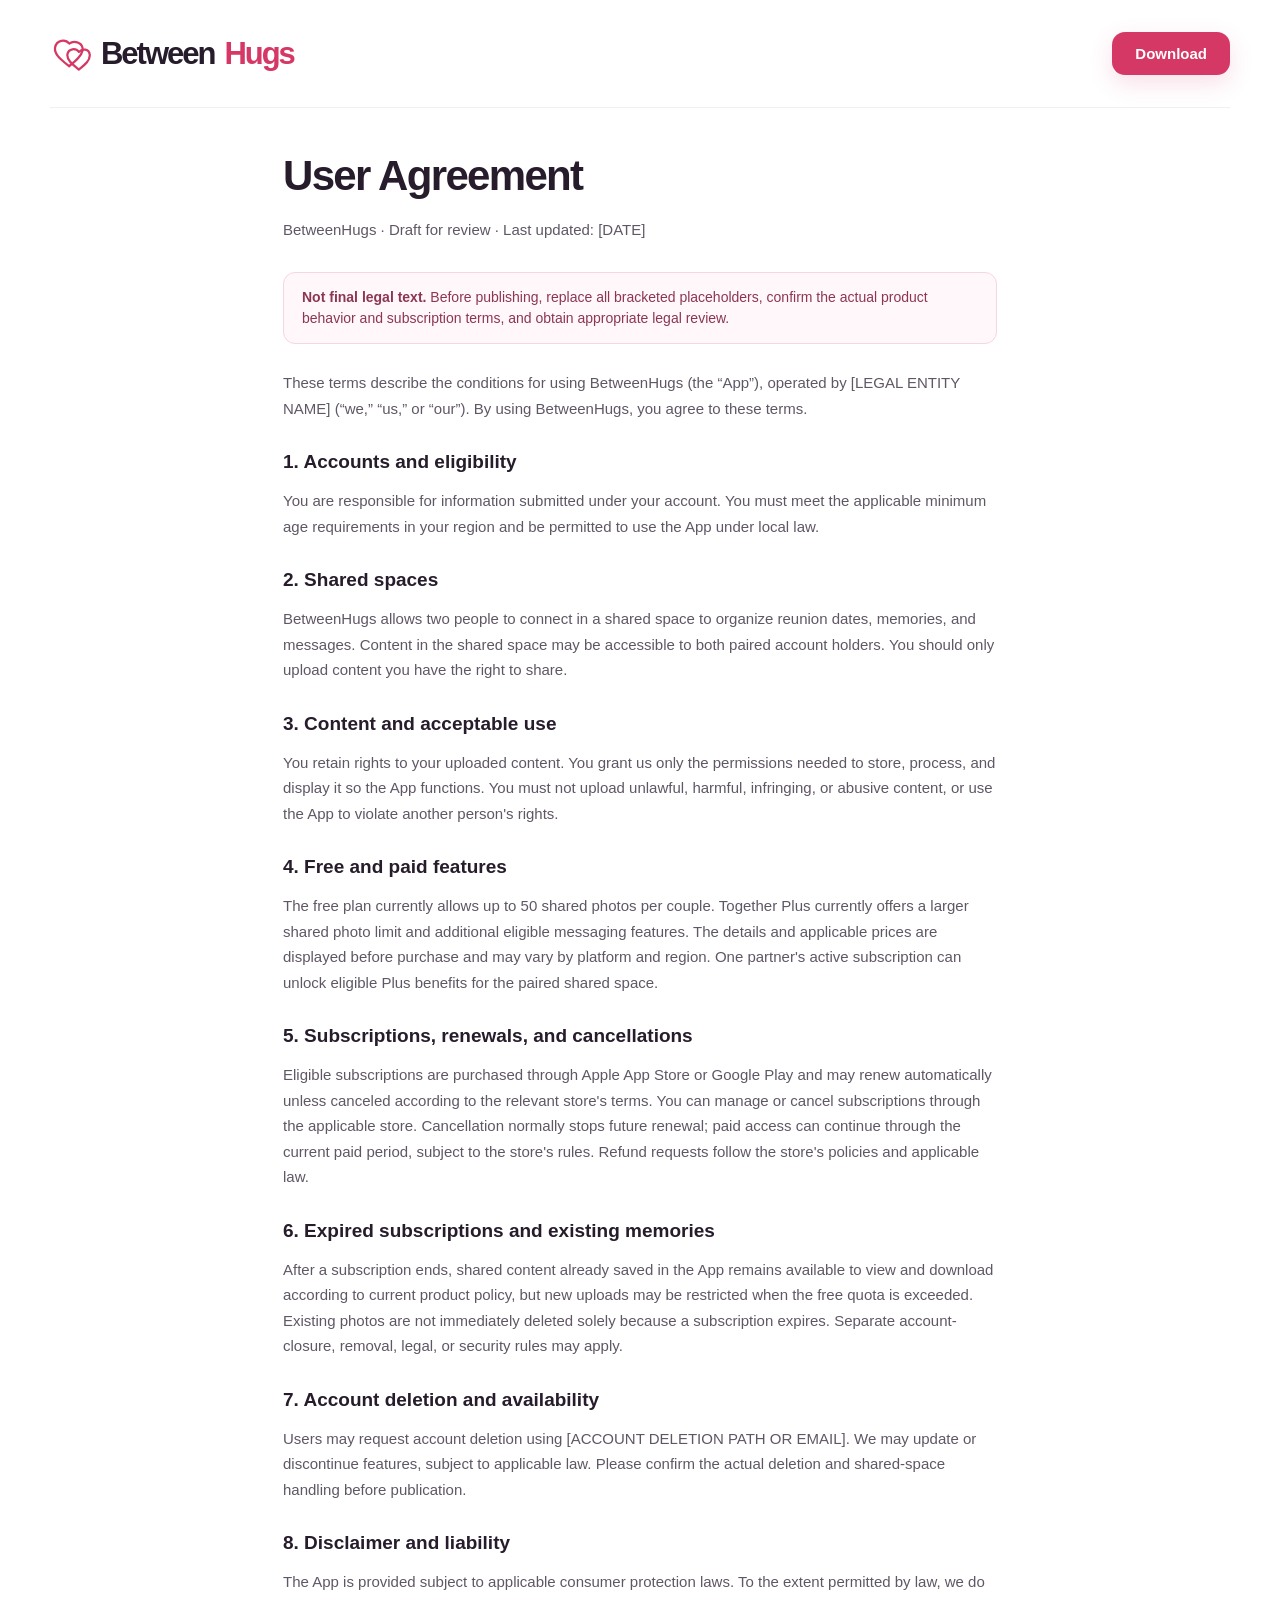
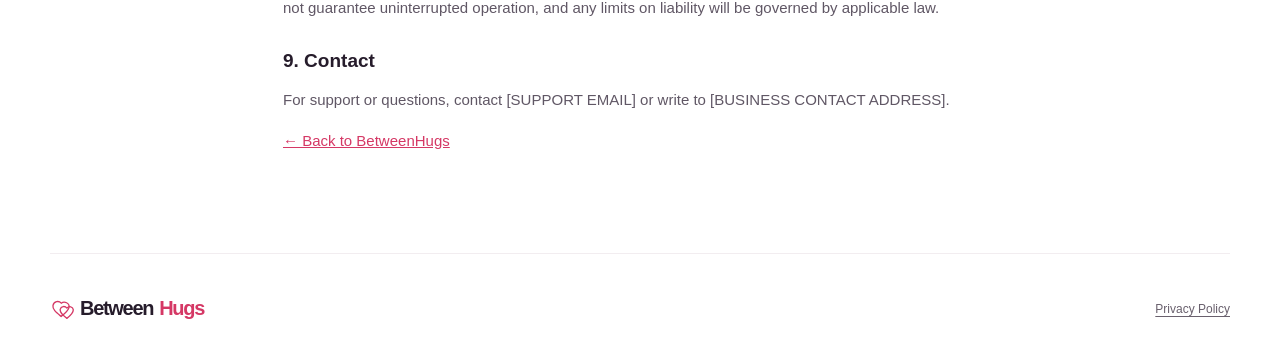
==== terms.html @ ae3102ad "Publish the BetweenHugs official website. Co-authored-by: Cursor <cursoragent@cursor.com>" ====
<!doctype html><html lang="en"><head><meta charset="utf-8"/><meta name="viewport" content="width=device-width, initial-scale=1"/><meta name="theme-color" content="#ffffff"/><link rel="icon" type="image/svg+xml" href="assets/double-heart.svg"/><link rel="stylesheet" href="styles.css"/><title>User Agreement — BetweenHugs</title></head><body class="legal-page"><header class="site-header container"><a class="wordmark" href="./"><img src="assets/double-heart.svg" alt=""/>Between<span class="brand-highlight">Hugs</span></a><a class="nav-download" href="./#download">Download</a></header><main class="legal-container"><h1>User Agreement</h1><p class="legal-meta">BetweenHugs · Draft for review · Last updated: [DATE]</p><div class="legal-draft"><strong>Not final legal text.</strong> Before publishing, replace all bracketed placeholders, confirm the actual product behavior and subscription terms, and obtain appropriate legal review.</div><p>These terms describe the conditions for using BetweenHugs (the “App”), operated by [LEGAL ENTITY NAME] (“we,” “us,” or “our”). By using BetweenHugs, you agree to these terms.</p><h2>1. Accounts and eligibility</h2><p>You are responsible for information submitted under your account. You must meet the applicable minimum age requirements in your region and be permitted to use the App under local law.</p><h2>2. Shared spaces</h2><p>BetweenHugs allows two people to connect in a shared space to organize reunion dates, memories, and messages. Content in the shared space may be accessible to both paired account holders. You should only upload content you have the right to share.</p><h2>3. Content and acceptable use</h2><p>You retain rights to your uploaded content. You grant us only the permissions needed to store, process, and display it so the App functions. You must not upload unlawful, harmful, infringing, or abusive content, or use the App to violate another person's rights.</p><h2>4. Free and paid features</h2><p>The free plan currently allows up to 50 shared photos per couple. Together Plus currently offers a larger shared photo limit and additional eligible messaging features. The details and applicable prices are displayed before purchase and may vary by platform and region. One partner's active subscription can unlock eligible Plus benefits for the paired shared space.</p><h2>5. Subscriptions, renewals, and cancellations</h2><p>Eligible subscriptions are purchased through Apple App Store or Google Play and may renew automatically unless canceled according to the relevant store's terms. You can manage or cancel subscriptions through the applicable store. Cancellation normally stops future renewal; paid access can continue through the current paid period, subject to the store's rules. Refund requests follow the store's policies and applicable law.</p><h2>6. Expired subscriptions and existing memories</h2><p>After a subscription ends, shared content already saved in the App remains available to view and download according to current product policy, but new uploads may be restricted when the free quota is exceeded. Existing photos are not immediately deleted solely because a subscription expires. Separate account-closure, removal, legal, or security rules may apply.</p><h2>7. Account deletion and availability</h2><p>Users may request account deletion using [ACCOUNT DELETION PATH OR EMAIL]. We may update or discontinue features, subject to applicable law. Please confirm the actual deletion and shared-space handling before publication.</p><h2>8. Disclaimer and liability</h2><p>The App is provided subject to applicable consumer protection laws. To the extent permitted by law, we do not guarantee uninterrupted operation, and any limits on liability will be governed by applicable law.</p><h2>9. Contact</h2><p>For support or questions, contact [SUPPORT EMAIL] or write to [BUSINESS CONTACT ADDRESS].</p><p><a href="./">← Back to BetweenHugs</a></p></main><footer class="site-footer container"><a class="footer-brand" href="./"><img src="assets/double-heart.svg" alt="" width="24" height="24"/>Between<span>Hugs</span></a><nav><a href="privacy.html">Privacy Policy</a></nav></footer></body></html>
---- styles.css ----
:root{--brand:#d53865;--brand-deep:#c92258;--ink:#261c2b;--muted:#766c79;--line:#eee8ed;--pink:#fff2f6;--surface:#fff;--shadow:0 22px 60px rgba(51,22,42,.075)}
*{box-sizing:border-box}html{scroll-behavior:smooth}body{margin:0;background:#fff;color:var(--ink);font-family:Inter,-apple-system,BlinkMacSystemFont,"Segoe UI",Arial,sans-serif;-webkit-font-smoothing:antialiased}a{color:inherit}img,svg{display:block}button,a{-webkit-tap-highlight-color:transparent}button{font:inherit}.container{width:min(1180px,calc(100% - 76px));margin-inline:auto}.site-header{height:108px;display:flex;justify-content:space-between;align-items:center;gap:16px}.wordmark,.footer-brand{display:inline-flex;align-items:center;gap:10px;font-weight:800;text-decoration:none;white-space:nowrap;letter-spacing:-.065em}.wordmark{font-size:31px}.wordmark img{width:41px;height:41px}.brand-highlight,.footer-brand span{color:var(--brand)}.nav-download{display:inline-flex;align-items:center;gap:9px;padding:13px 23px;background:var(--brand);border-radius:13px;color:white;text-decoration:none;font-size:15px;font-weight:750;box-shadow:0 8px 23px rgba(213,56,101,.16);transition:transform .2s,background .2s}.nav-download:hover,.store-badge:hover{transform:translateY(-2px)}.nav-download:hover{background:var(--brand-deep)}
.hero{display:grid;grid-template-columns:44% 56%;align-items:center;min-height:700px;position:relative}.hero:before{content:"";position:absolute;inset:auto -24vw 0 -24vw;height:180px;background:linear-gradient(175deg,rgba(255,246,249,0),#fff0f5 80%);clip-path:polygon(0 78%,18% 42%,39% 66%,63% 24%,82% 55%,100% 21%,100% 100%,0 100%);z-index:-1}.hero-copy{position:relative;z-index:3;padding-bottom:33px}.eyebrow{display:inline-flex;align-items:center;gap:8px;font-size:12px;font-weight:650;letter-spacing:.05em;text-transform:uppercase;color:#a8677e;margin-bottom:25px}.eyebrow-dot{display:block;width:7px;height:7px;border-radius:50%;background:var(--brand)}h1{font-size:clamp(43px,4.45vw,65px);line-height:1.09;letter-spacing:-.063em;margin:0;font-weight:800;white-space:nowrap}h1 span{color:var(--brand)}.hero-description{color:#645c6b;line-height:1.63;font-size:19px;max-width:420px;margin:30px 0 39px}.store-links{display:flex;flex-wrap:wrap;gap:14px;scroll-margin-top:100px}.store-badge{display:flex;align-items:center;gap:9px;min-width:163px;height:56px;background:#111;color:#fff;text-decoration:none;border-radius:11px;padding:7px 13px;transition:transform .2s,box-shadow .2s;box-shadow:0 7px 20px #10091411}.store-badge:hover{box-shadow:0 12px 28px #1009141f}.store-badge svg{flex-shrink:0}.badge-copy{display:flex;flex-direction:column;line-height:1.03}.badge-copy small{font-size:9.8px;letter-spacing:.01em}.badge-copy strong{font-size:22px;font-weight:650;letter-spacing:-.045em;margin-top:2px}.download-note{color:#9b8590;font-size:13px;margin:20px 0 0}.download-note span{font-size:18px;color:var(--brand)}
.hero-visual{position:relative;height:665px;min-width:0}.ambient-heart{position:absolute;color:#f58dae;font-size:56px;font-weight:300;line-height:1;z-index:0;pointer-events:none}.heart-a{top:25px;left:90px;transform:rotate(-18deg)}.heart-b{top:3px;left:142px;transform:rotate(15deg)}
.phone{position:absolute;border:6px solid #1c1d20;border-radius:43px;background:#16171a;padding:6px;box-shadow:0 23px 42px rgba(32,20,32,.15),inset 0 0 0 1px #bbb7bc;overflow:hidden}.phone:before{content:"";position:absolute;inset:2px;border:1px solid #8b8990;border-radius:39px;pointer-events:none;z-index:10}.phone-glass{height:100%;width:100%;border-radius:32px;background:#fff;position:relative;overflow:hidden}.phone-home{width:312px;height:628px;top:17px;right:22px;z-index:2;transform:rotate(1deg)}.phone-memories{width:278px;height:575px;top:83px;left:35px;z-index:1;transform:rotate(-7deg)}.phone-notch{position:absolute;width:92px;height:21px;background:#08090b;border-radius:0 0 15px 15px;top:0;left:50%;transform:translateX(-50%);z-index:5}.phone-status{height:32px;display:flex;align-items:center;justify-content:space-between;padding:0 20px;color:#151315;font-size:10px;font-weight:700}.status-symbols{font-size:10px;letter-spacing:-1px}.app-view{position:relative;height:calc(100% - 32px);overflow:hidden;background:linear-gradient(155deg,#fff 34%,#fff8fb 100%);padding:9px 12px 55px}.app-home-header{display:flex;justify-content:space-between;align-items:center;height:33px;margin-bottom:11px}.app-home-header svg{width:17px;height:17px;fill:none;stroke:#414048;stroke-width:1.8;stroke-linecap:round}.mini-brand{display:flex;align-items:center;font-weight:850;font-size:14px;letter-spacing:-.055em;color:#201b24}.mini-brand span{color:var(--brand)}.mini-brand img{margin-right:4px}.couple-cover{height:190px;border-radius:13px;overflow:hidden;position:relative}.couple-cover>img{width:100%;height:100%;object-fit:cover;object-position:center 43%}.couple-cover:after{content:"";position:absolute;inset:30% 0 0;background:linear-gradient(0deg,#18101ba6 0%,transparent)}.cover-copy{position:absolute;z-index:2;bottom:15px;left:14px;display:flex;flex-direction:column;line-height:1.15;color:white;text-shadow:0 1px 2px #0004}.cover-copy>span{font-size:10.5px;font-weight:600}.cover-copy strong{font-size:27px;letter-spacing:-.055em;margin:4px 0}.cover-copy small{font-size:10px}.app-card{background:#fff;border-radius:15px;margin-top:11px;padding:11px;box-shadow:0 7px 16px #4b234b0c}.app-card h3{font-weight:800;font-size:14px;letter-spacing:-.025em;margin:0 0 7px;display:flex;align-items:center;gap:7px}.hourglass{font-size:15px;color:var(--brand)}.countdown-surface{height:78px;border-radius:13px;background:linear-gradient(165deg,#fff7fa 0%,#ffeef4 100%);display:flex;align-items:center;justify-content:center;flex-direction:column;position:relative;overflow:hidden}.countdown-surface:after{content:"";position:absolute;width:130%;height:35px;bottom:-21px;background:#f9dce6;transform:rotate(-5deg);border-radius:100%}.countdown-surface strong{font-size:29px;line-height:1.1;font-weight:850;letter-spacing:-.05em;color:var(--brand);z-index:1}.countdown-surface small{font-size:10.5px;color:#514550;margin-top:4px;z-index:1}.board-title{display:flex;align-items:center;justify-content:space-between}.board-title h3{margin-bottom:0}.board-title h3 span{color:var(--brand);font-size:15px}.board-title>span{font-size:10px;color:#786d7c}.last-message{display:flex;gap:8px;align-items:center;margin-top:9px}.last-message>img{width:27px;height:27px;border-radius:50%;object-fit:cover}.last-message>div{display:flex;flex-direction:column;gap:5px}.message-pill{background:#fcecf2;border-radius:12px;padding:6px 9px;font-size:9px}.last-message small{font-size:8px;color:#8e8490;padding-left:7px}.composer{display:flex;align-items:center;gap:7px;margin-top:11px}.composer>span:first-child,.composer>span:nth-child(3){font-size:15px;color:#8c8490}.composer small{background:#f8f5f8;border:1px solid #eee6ed;border-radius:10px;flex:1;font-size:8px;color:#938c95;padding:11px 6px}.composer .send-symbol{width:28px;height:29px;border-radius:9px;background:linear-gradient(135deg,#f85a83,#cd1b53);display:grid;place-items:center;color:#fff;font-size:15px}.app-tabbar{height:49px;background:#fff;position:absolute;left:0;right:0;bottom:0;display:flex;align-items:center;justify-content:space-around;border-top:1px solid #f3eff3}.tab{display:flex;align-items:center;justify-content:center;flex-direction:column;gap:2px;color:#66616b;font-size:10px}.tab svg{width:17px;height:17px;stroke:currentColor;fill:none;stroke-width:1.8;stroke-linecap:round;stroke-linejoin:round}.tab.active{color:var(--brand);font-weight:800}.tab.active svg{fill:var(--brand);stroke:var(--brand)}.tab.active svg path,.tab.active svg rect{fill:var(--brand)}.tab small{font-size:8px}
.memories-view{padding:28px 12px 55px}.mem-title-row{display:flex;justify-content:space-between;align-items:flex-start}.mem-title-row h2{font-size:20px;font-weight:850;letter-spacing:-.05em;margin:0 0 3px}.mem-title-row p{color:#897e8b;font-size:8.5px;margin:0}.add-memory{background:linear-gradient(135deg,#e94b77,#b81d50);width:27px;height:27px;color:white;font-size:22px;line-height:25px;text-align:center;border-radius:50%}.play-memories{display:flex;align-items:center;gap:9px;color:white;padding:13px 11px;border-radius:13px;background:linear-gradient(118deg,#fa728a,#c71e59);margin-top:19px}.play-circle{height:30px;width:30px;border-radius:50%;background:#fff;color:var(--brand);display:grid;place-items:center;font-size:14px}.play-memories div{display:flex;flex-direction:column;gap:5px}.play-memories strong{font-size:11px}.play-memories small{font-size:8px;opacity:.88}.play-arrow{margin-left:auto;font-size:21px}.memory-head{display:flex;align-items:center;justify-content:space-between;margin:21px 0 10px}.memory-head b{font-size:12px}.memory-head span{color:#8b808e;font-size:9px}.memory-item{display:flex;align-items:center;gap:10px;border:1px solid #f4edf2;background:white;border-radius:12px;padding:8px 7px;box-shadow:0 6px 15px #32132d0a}.memory-item img{width:64px;height:63px;border-radius:9px;object-fit:cover}.memory-item>div{display:flex;gap:6px;flex-direction:column;min-width:0}.memory-item strong{font-size:11px;white-space:nowrap}.memory-item small{font-size:9px;color:#857887}.memory-item .photo-count{color:var(--brand)}.memory-item>span{margin-left:auto;color:#817782;font-size:20px}
.features{padding:40px 0 95px}.features h2{font-size:clamp(26px,2.5vw,35px);line-height:1.2;letter-spacing:-.045em;text-align:center;margin:0 auto 42px}.feature-grid{display:grid;grid-template-columns:repeat(3,minmax(0,1fr));gap:22px}.feature-card{padding:29px 28px 33px;border:1px solid #f2edf1;border-radius:25px;background:#fff;min-height:222px;box-shadow:var(--shadow)}.feature-icon{width:50px;height:50px;border-radius:15px;display:grid;place-items:center;background:#fff0f5;color:var(--brand);margin-bottom:19px}.feature-icon svg{width:26px;height:26px;stroke:currentColor;fill:none;stroke-width:1.8;stroke-linecap:round;stroke-linejoin:round}.feature-card h3{font-weight:800;font-size:22px;line-height:1.1;letter-spacing:-.04em;margin:0 0 11px}.feature-card p{color:#786d7b;font-size:15px;line-height:1.5;max-width:280px;margin:0}.site-footer{border-top:1px solid #f2edf0;min-height:110px;display:flex;align-items:center;justify-content:space-between;gap:24px;padding-top:20px;padding-bottom:20px}.footer-brand{font-size:20px;gap:6px}.site-footer small{font-size:12px;color:#948995}.site-footer nav{display:flex;gap:24px}.site-footer nav a{font-size:12px;color:#69606d;text-decoration:underline;text-underline-offset:3px}.site-footer nav a:hover{color:var(--brand)}
.store-modal{border:1px solid #f5e9ee;border-radius:25px;width:min(390px,calc(100% - 28px));padding:29px;box-shadow:0 25px 80px #24111f30;text-align:center}.store-modal::backdrop{background:#170d1c77;backdrop-filter:blur(4px)}.store-modal form{position:relative}.modal-close{position:absolute;top:-17px;right:-10px;border:0;background:none;font-size:26px;color:#8e7c8a;cursor:pointer}.modal-heart{font-size:45px;color:var(--brand)}.store-modal h2{font-size:26px;margin:12px 0}.store-modal p{color:#756c79;line-height:1.5;font-size:15px}.modal-action{background:var(--brand);border:0;color:#fff;border-radius:11px;padding:13px 30px;margin-top:8px;cursor:pointer;font-weight:700}
/* Legal documents */.legal-page .site-header{border-bottom:1px solid #f4eef1}.legal-container{max-width:770px;margin:45px auto 100px;padding:0 28px}.legal-container h1{font-size:42px;white-space:normal;letter-spacing:-.04em}.legal-meta{margin:18px 0 30px;color:#776c79;font-size:14px}.legal-draft{border:1px solid #f6d6e2;background:#fff7fa;border-radius:12px;padding:14px 18px;font-size:14px;color:#8c3654;line-height:1.5;margin:26px 0}.legal-container h2{font-size:19px;margin:30px 0 9px}.legal-container p,.legal-container li{font-size:15px;line-height:1.7;color:#605765}.legal-container ul{padding-left:20px}.legal-container a{color:var(--brand)}
@media(max-width:1080px){.hero{grid-template-columns:45% 55%}.phone-home{right:0}.phone-memories{left:4px}.wordmark{font-size:28px}h1{font-size:clamp(38px,4.5vw,55px)}.hero-description{font-size:17px}.store-badge{min-width:145px}}
@media(max-width:850px){.container{width:min(650px,calc(100% - 46px))}.site-header{height:88px}.hero{display:flex;flex-direction:column;align-items:stretch;min-height:0;padding-top:36px}.hero-copy{padding:0}.hero-copy h1{font-size:clamp(41px,7vw,64px)}.hero-description{max-width:570px;margin:22px 0 28px}.hero-visual{height:675px;width:650px;align-self:center;margin-top:20px}.phone-home{right:55px}.phone-memories{left:75px}.heart-a{left:140px}.heart-b{left:185px}.features{padding-top:16px}.features h2{margin-bottom:28px}.feature-grid{gap:12px}.feature-card{padding:23px 19px}.feature-card h3{font-size:20px}.site-footer{flex-wrap:wrap;justify-content:center}}
@media(max-width:600px){.container{width:calc(100% - 42px)}.site-header{height:72px}.wordmark{font-size:23px;gap:5px}.wordmark img{width:32px;height:32px}.nav-download{font-size:12px;padding:10px 13px;border-radius:10px}.nav-download span{display:none}.hero{padding-top:32px;overflow:visible}.eyebrow{font-size:10px;margin-bottom:19px}.hero-copy h1{font-size:clamp(36px,9.1vw,52px);white-space:normal}.hero-description{font-size:16px;line-height:1.55;margin-top:21px;margin-bottom:25px}.store-badge{min-width:139px;height:50px;padding:6px 10px;gap:7px}.store-badge svg{width:24px;height:24px}.badge-copy strong{font-size:19px}.badge-copy small{font-size:8px}.store-links{gap:9px}.download-note{margin-top:12px}.hero-visual{width:600px;height:405px;transform:scale(.59);transform-origin:top left;align-self:flex-start;margin-left:max(0px,calc((100vw - 354px)/2 - 21px));margin-top:27px}.phone-home{right:47px}.phone-memories{left:48px}.heart-a{left:90px}.heart-b{left:145px}.features{padding:17px 0 55px}.features h2{font-size:26px;line-height:1.2;text-align:left;margin-bottom:21px}.feature-grid{grid-template-columns:1fr;gap:13px}.feature-card{min-height:0;display:grid;grid-template-columns:52px 1fr;gap:0 13px;padding:19px;border-radius:19px}.feature-icon{grid-row:1/3;margin-bottom:0;width:43px;height:43px;border-radius:13px}.feature-icon svg{width:23px;height:23px}.feature-card h3{font-size:18px;margin-bottom:7px}.feature-card h3 br{display:none}.feature-card p{font-size:13px}.site-footer{padding:28px 0 40px;gap:17px;flex-direction:column;align-items:flex-start}.site-footer nav{gap:23px}.site-footer small{order:3}.legal-container{margin-top:30px}.legal-container h1{font-size:32px}}
@media(max-width:375px){.hero-visual{transform:scale(.52);height:360px;margin-left:max(0px,calc((100vw - 312px)/2 - 21px))}.store-badge{min-width:132px}.badge-copy strong{font-size:18px}}
@media(prefers-reduced-motion:reduce){html{scroll-behavior:auto}*{transition:none!important}}
/* Keep full-bleed decorative waves inside the actual viewport (no sideways scrolling). */
body{overflow-x:clip}
.hero:before{left:calc((100% - 100vw)/2);right:calc((100% - 100vw)/2)}
@media(max-width:600px){.feature-card h3 br{display:inline}}
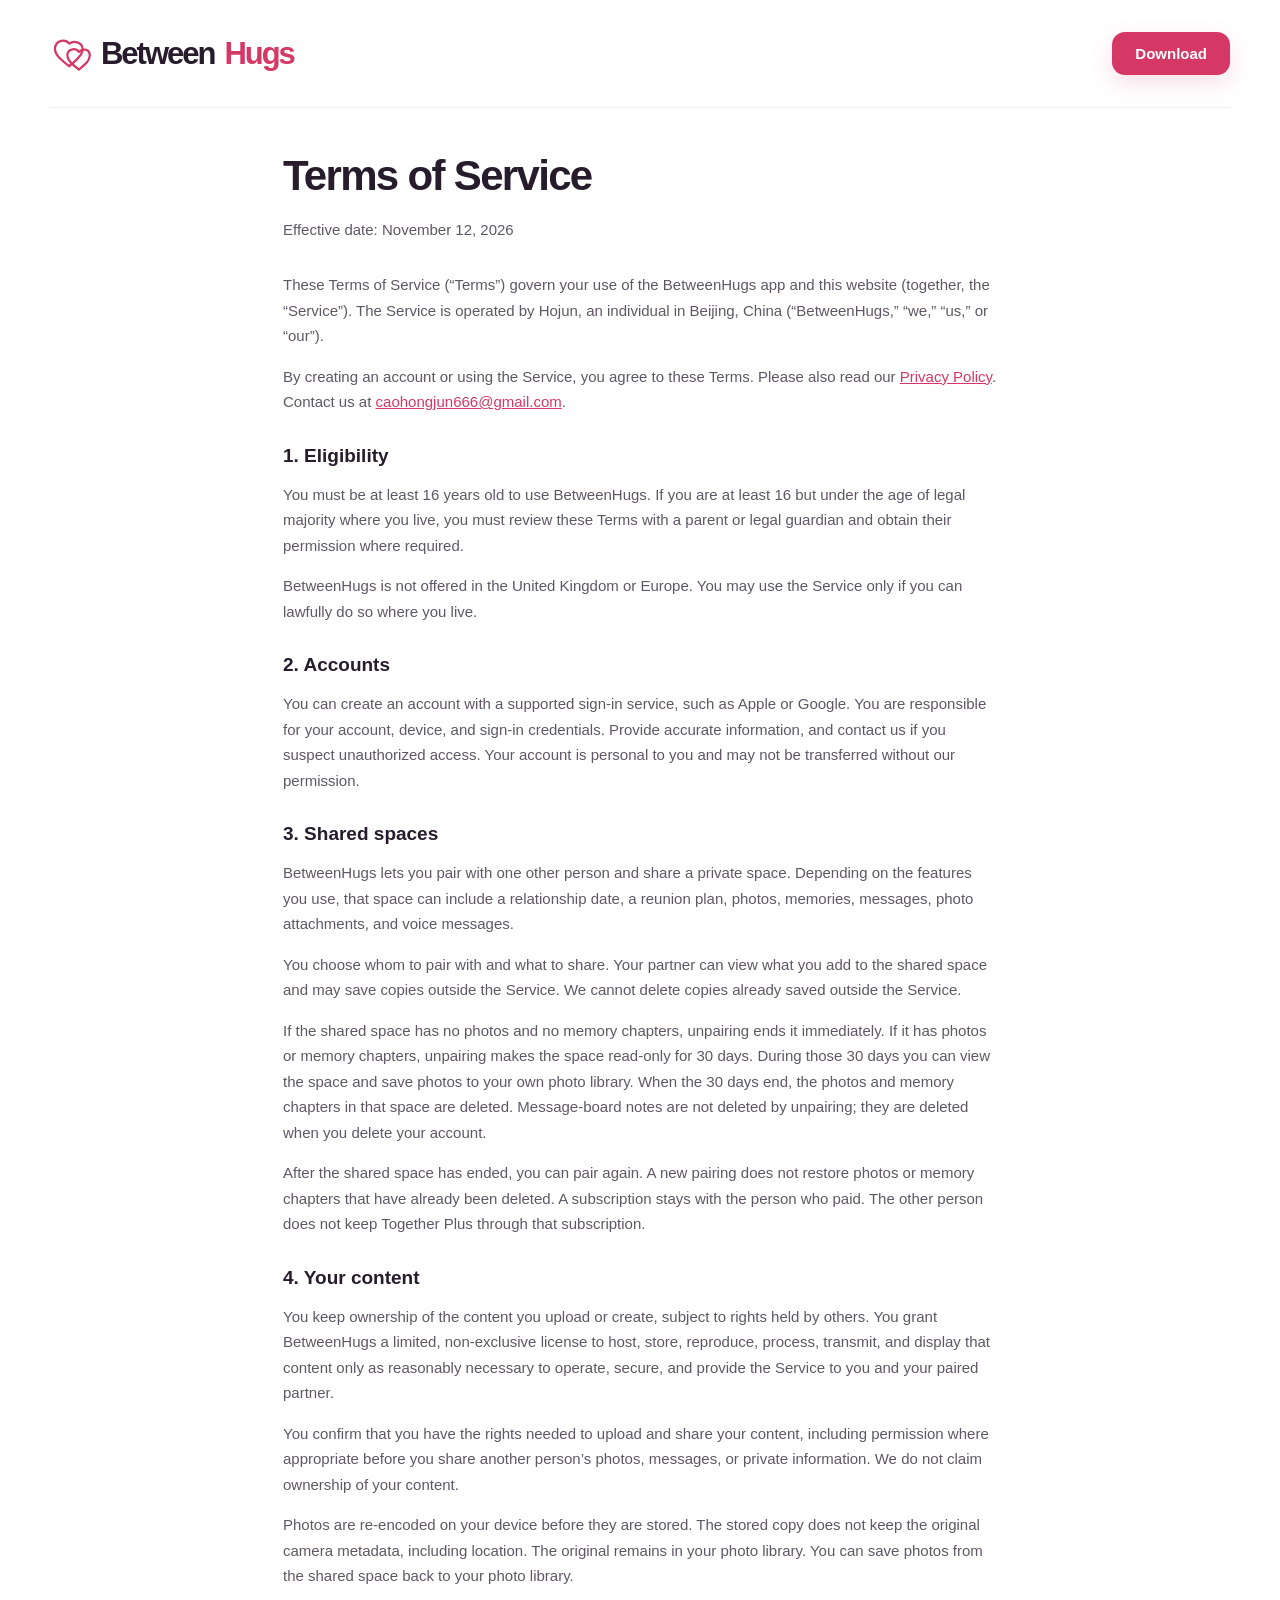
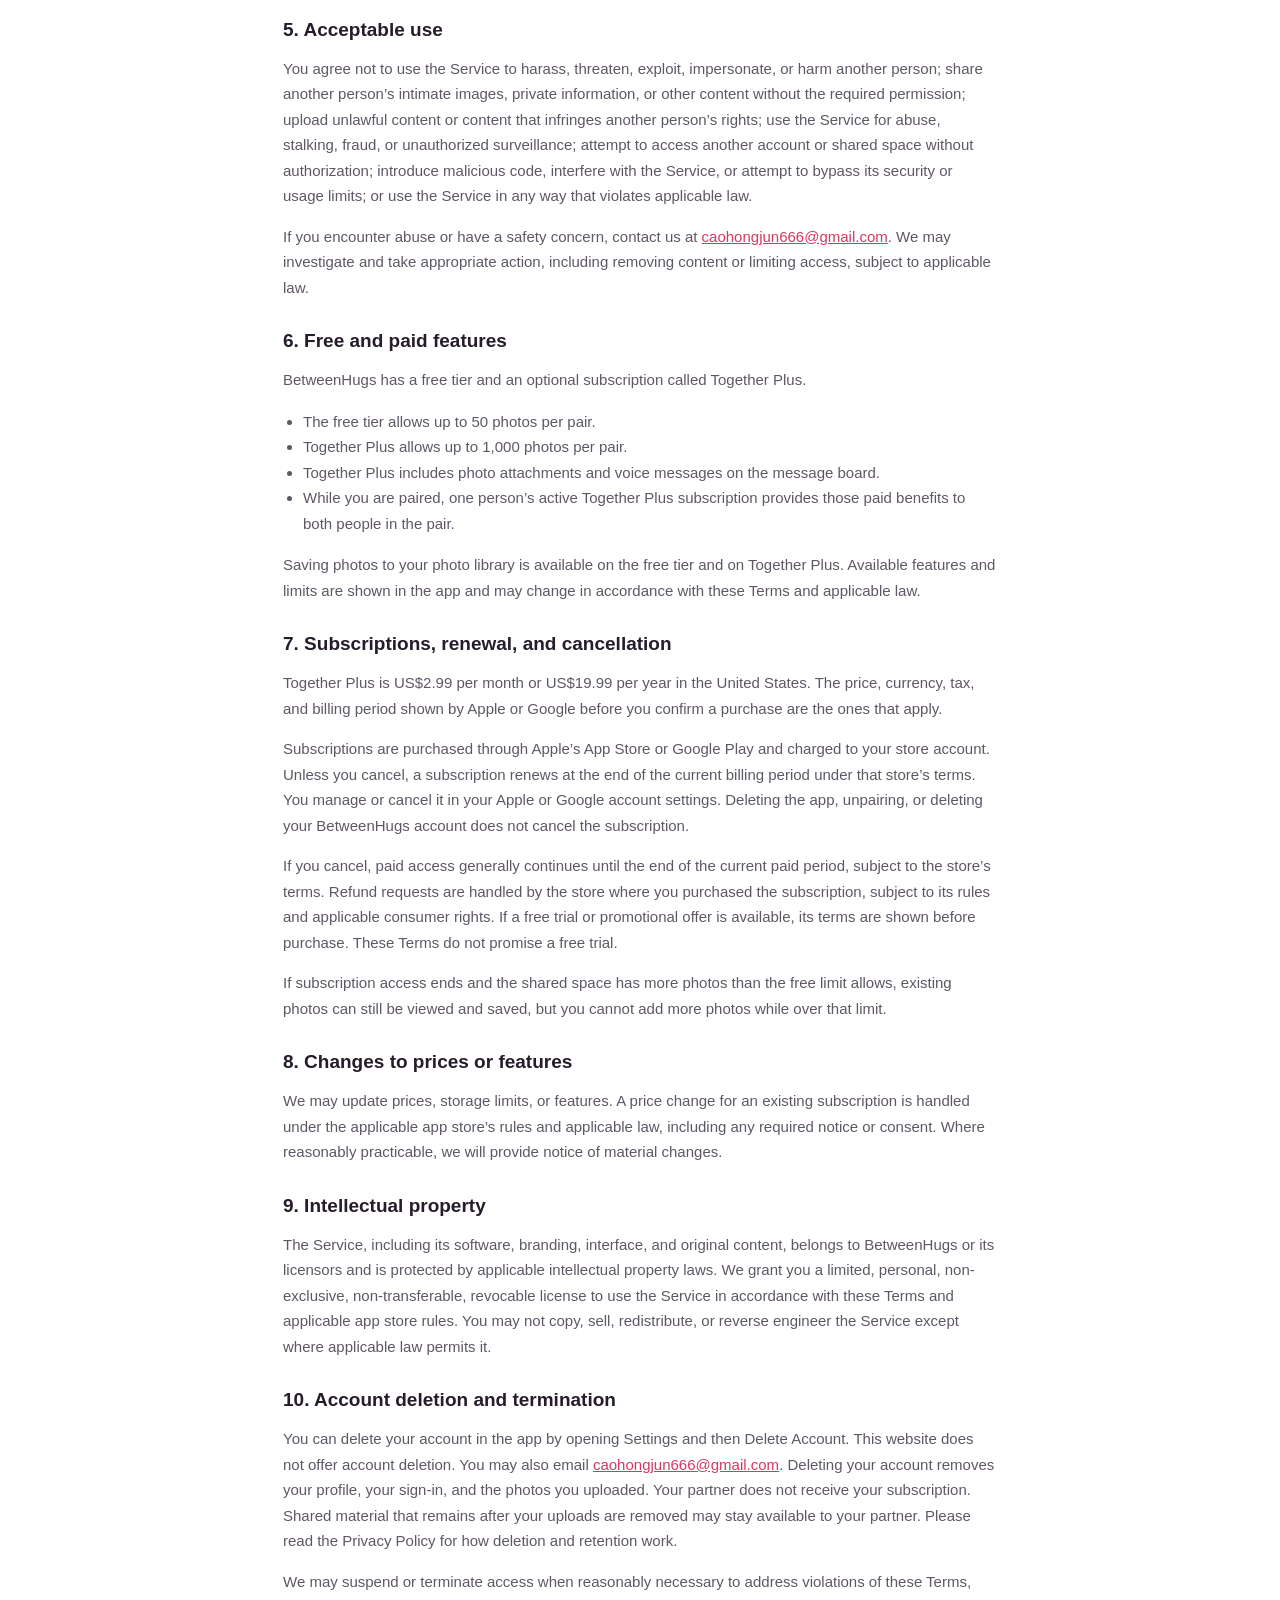
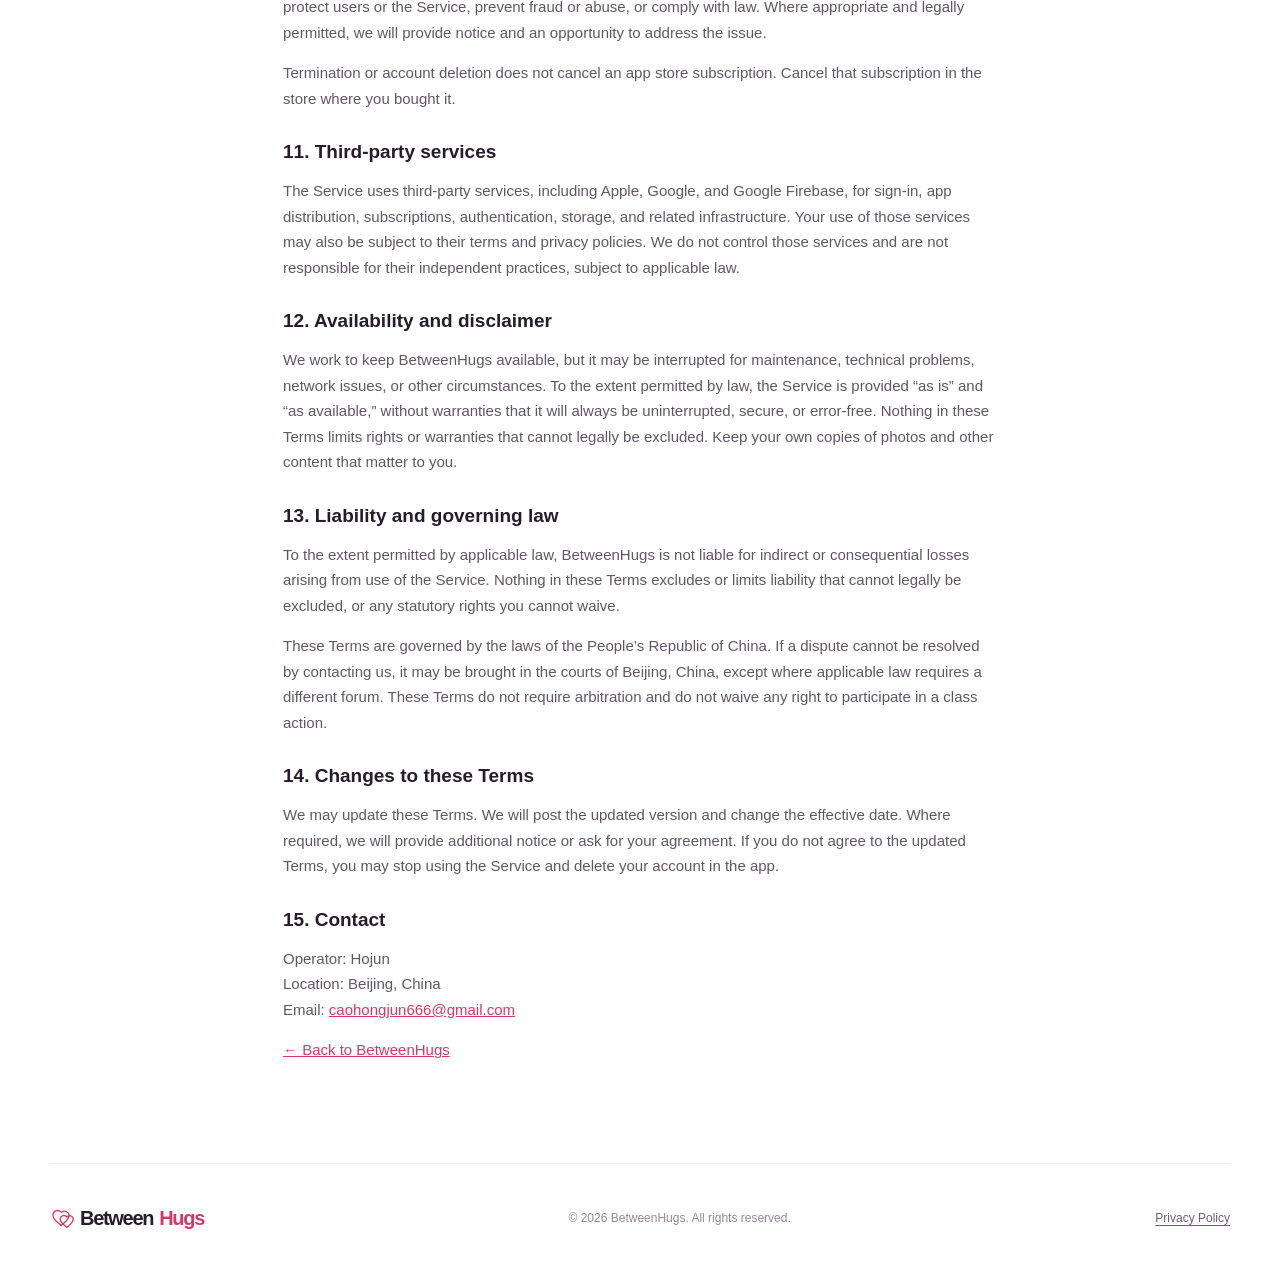
==== commit f9c65882: "Publish the effective Terms of Service and Privacy Policy. Replace the placeholder drafts with the N" ====
--- a/terms.html
+++ b/terms.html
@@ -1 +1,96 @@
-<!doctype html><html lang="en"><head><meta charset="utf-8"/><meta name="viewport" content="width=device-width, initial-scale=1"/><meta name="theme-color" content="#ffffff"/><link rel="icon" type="image/svg+xml" href="assets/double-heart.svg"/><link rel="stylesheet" href="styles.css"/><title>User Agreement — BetweenHugs</title></head><body class="legal-page"><header class="site-header container"><a class="wordmark" href="./"><img src="assets/double-heart.svg" alt=""/>Between<span class="brand-highlight">Hugs</span></a><a class="nav-download" href="./#download">Download</a></header><main class="legal-container"><h1>User Agreement</h1><p class="legal-meta">BetweenHugs · Draft for review · Last updated: [DATE]</p><div class="legal-draft"><strong>Not final legal text.</strong> Before publishing, replace all bracketed placeholders, confirm the actual product behavior and subscription terms, and obtain appropriate legal review.</div><p>These terms describe the conditions for using BetweenHugs (the “App”), operated by [LEGAL ENTITY NAME] (“we,” “us,” or “our”). By using BetweenHugs, you agree to these terms.</p><h2>1. Accounts and eligibility</h2><p>You are responsible for information submitted under your account. You must meet the applicable minimum age requirements in your region and be permitted to use the App under local law.</p><h2>2. Shared spaces</h2><p>BetweenHugs allows two people to connect in a shared space to organize reunion dates, memories, and messages. Content in the shared space may be accessible to both paired account holders. You should only upload content you have the right to share.</p><h2>3. Content and acceptable use</h2><p>You retain rights to your uploaded content. You grant us only the permissions needed to store, process, and display it so the App functions. You must not upload unlawful, harmful, infringing, or abusive content, or use the App to violate another person's rights.</p><h2>4. Free and paid features</h2><p>The free plan currently allows up to 50 shared photos per couple. Together Plus currently offers a larger shared photo limit and additional eligible messaging features. The details and applicable prices are displayed before purchase and may vary by platform and region. One partner's active subscription can unlock eligible Plus benefits for the paired shared space.</p><h2>5. Subscriptions, renewals, and cancellations</h2><p>Eligible subscriptions are purchased through Apple App Store or Google Play and may renew automatically unless canceled according to the relevant store's terms. You can manage or cancel subscriptions through the applicable store. Cancellation normally stops future renewal; paid access can continue through the current paid period, subject to the store's rules. Refund requests follow the store's policies and applicable law.</p><h2>6. Expired subscriptions and existing memories</h2><p>After a subscription ends, shared content already saved in the App remains available to view and download according to current product policy, but new uploads may be restricted when the free quota is exceeded. Existing photos are not immediately deleted solely because a subscription expires. Separate account-closure, removal, legal, or security rules may apply.</p><h2>7. Account deletion and availability</h2><p>Users may request account deletion using [ACCOUNT DELETION PATH OR EMAIL]. We may update or discontinue features, subject to applicable law. Please confirm the actual deletion and shared-space handling before publication.</p><h2>8. Disclaimer and liability</h2><p>The App is provided subject to applicable consumer protection laws. To the extent permitted by law, we do not guarantee uninterrupted operation, and any limits on liability will be governed by applicable law.</p><h2>9. Contact</h2><p>For support or questions, contact [SUPPORT EMAIL] or write to [BUSINESS CONTACT ADDRESS].</p><p><a href="./">← Back to BetweenHugs</a></p></main><footer class="site-footer container"><a class="footer-brand" href="./"><img src="assets/double-heart.svg" alt="" width="24" height="24"/>Between<span>Hugs</span></a><nav><a href="privacy.html">Privacy Policy</a></nav></footer></body></html>
+<!doctype html>
+<html lang="en">
+<head>
+  <meta charset="utf-8" />
+  <meta name="viewport" content="width=device-width, initial-scale=1" />
+  <meta name="theme-color" content="#ffffff" />
+  <meta name="description" content="Terms of Service for BetweenHugs." />
+  <link rel="icon" type="image/svg+xml" href="assets/double-heart.svg" />
+  <link rel="stylesheet" href="styles.css" />
+  <title>Terms of Service — BetweenHugs</title>
+</head>
+<body class="legal-page">
+  <header class="site-header container">
+    <a class="wordmark" href="./"><img src="assets/double-heart.svg" alt="" />Between<span class="brand-highlight">Hugs</span></a>
+    <a class="nav-download" href="./#download">Download</a>
+  </header>
+  <main class="legal-container">
+    <h1>Terms of Service</h1>
+    <p class="legal-meta">Effective date: November 12, 2026</p>
+    <p>These Terms of Service (“Terms”) govern your use of the BetweenHugs app and this website (together, the “Service”). The Service is operated by Hojun, an individual in Beijing, China (“BetweenHugs,” “we,” “us,” or “our”).</p>
+    <p>By creating an account or using the Service, you agree to these Terms. Please also read our <a href="privacy.html">Privacy Policy</a>. Contact us at <a href="mailto:caohongjun666@gmail.com">caohongjun666@gmail.com</a>.</p>
+
+    <h2>1. Eligibility</h2>
+    <p>You must be at least 16 years old to use BetweenHugs. If you are at least 16 but under the age of legal majority where you live, you must review these Terms with a parent or legal guardian and obtain their permission where required.</p>
+    <p>BetweenHugs is not offered in the United Kingdom or Europe. You may use the Service only if you can lawfully do so where you live.</p>
+
+    <h2>2. Accounts</h2>
+    <p>You can create an account with a supported sign-in service, such as Apple or Google. You are responsible for your account, device, and sign-in credentials. Provide accurate information, and contact us if you suspect unauthorized access. Your account is personal to you and may not be transferred without our permission.</p>
+
+    <h2>3. Shared spaces</h2>
+    <p>BetweenHugs lets you pair with one other person and share a private space. Depending on the features you use, that space can include a relationship date, a reunion plan, photos, memories, messages, photo attachments, and voice messages.</p>
+    <p>You choose whom to pair with and what to share. Your partner can view what you add to the shared space and may save copies outside the Service. We cannot delete copies already saved outside the Service.</p>
+    <p>If the shared space has no photos and no memory chapters, unpairing ends it immediately. If it has photos or memory chapters, unpairing makes the space read-only for 30 days. During those 30 days you can view the space and save photos to your own photo library. When the 30 days end, the photos and memory chapters in that space are deleted. Message-board notes are not deleted by unpairing; they are deleted when you delete your account.</p>
+    <p>After the shared space has ended, you can pair again. A new pairing does not restore photos or memory chapters that have already been deleted. A subscription stays with the person who paid. The other person does not keep Together Plus through that subscription.</p>
+
+    <h2>4. Your content</h2>
+    <p>You keep ownership of the content you upload or create, subject to rights held by others. You grant BetweenHugs a limited, non-exclusive license to host, store, reproduce, process, transmit, and display that content only as reasonably necessary to operate, secure, and provide the Service to you and your paired partner.</p>
+    <p>You confirm that you have the rights needed to upload and share your content, including permission where appropriate before you share another person’s photos, messages, or private information. We do not claim ownership of your content.</p>
+    <p>Photos are re-encoded on your device before they are stored. The stored copy does not keep the original camera metadata, including location. The original remains in your photo library. You can save photos from the shared space back to your photo library.</p>
+
+    <h2>5. Acceptable use</h2>
+    <p>You agree not to use the Service to harass, threaten, exploit, impersonate, or harm another person; share another person’s intimate images, private information, or other content without the required permission; upload unlawful content or content that infringes another person’s rights; use the Service for abuse, stalking, fraud, or unauthorized surveillance; attempt to access another account or shared space without authorization; introduce malicious code, interfere with the Service, or attempt to bypass its security or usage limits; or use the Service in any way that violates applicable law.</p>
+    <p>If you encounter abuse or have a safety concern, contact us at <a href="mailto:caohongjun666@gmail.com">caohongjun666@gmail.com</a>. We may investigate and take appropriate action, including removing content or limiting access, subject to applicable law.</p>
+
+    <h2>6. Free and paid features</h2>
+    <p>BetweenHugs has a free tier and an optional subscription called Together Plus.</p>
+    <ul>
+      <li>The free tier allows up to 50 photos per pair.</li>
+      <li>Together Plus allows up to 1,000 photos per pair.</li>
+      <li>Together Plus includes photo attachments and voice messages on the message board.</li>
+      <li>While you are paired, one person’s active Together Plus subscription provides those paid benefits to both people in the pair.</li>
+    </ul>
+    <p>Saving photos to your photo library is available on the free tier and on Together Plus. Available features and limits are shown in the app and may change in accordance with these Terms and applicable law.</p>
+
+    <h2>7. Subscriptions, renewal, and cancellation</h2>
+    <p>Together Plus is US$2.99 per month or US$19.99 per year in the United States. The price, currency, tax, and billing period shown by Apple or Google before you confirm a purchase are the ones that apply.</p>
+    <p>Subscriptions are purchased through Apple’s App Store or Google Play and charged to your store account. Unless you cancel, a subscription renews at the end of the current billing period under that store’s terms. You manage or cancel it in your Apple or Google account settings. Deleting the app, unpairing, or deleting your BetweenHugs account does not cancel the subscription.</p>
+    <p>If you cancel, paid access generally continues until the end of the current paid period, subject to the store’s terms. Refund requests are handled by the store where you purchased the subscription, subject to its rules and applicable consumer rights. If a free trial or promotional offer is available, its terms are shown before purchase. These Terms do not promise a free trial.</p>
+    <p>If subscription access ends and the shared space has more photos than the free limit allows, existing photos can still be viewed and saved, but you cannot add more photos while over that limit.</p>
+
+    <h2>8. Changes to prices or features</h2>
+    <p>We may update prices, storage limits, or features. A price change for an existing subscription is handled under the applicable app store’s rules and applicable law, including any required notice or consent. Where reasonably practicable, we will provide notice of material changes.</p>
+
+    <h2>9. Intellectual property</h2>
+    <p>The Service, including its software, branding, interface, and original content, belongs to BetweenHugs or its licensors and is protected by applicable intellectual property laws. We grant you a limited, personal, non-exclusive, non-transferable, revocable license to use the Service in accordance with these Terms and applicable app store rules. You may not copy, sell, redistribute, or reverse engineer the Service except where applicable law permits it.</p>
+
+    <h2>10. Account deletion and termination</h2>
+    <p>You can delete your account in the app by opening Settings and then Delete Account. This website does not offer account deletion. You may also email <a href="mailto:caohongjun666@gmail.com">caohongjun666@gmail.com</a>. Deleting your account removes your profile, your sign-in, and the photos you uploaded. Your partner does not receive your subscription. Shared material that remains after your uploads are removed may stay available to your partner. Please read the Privacy Policy for how deletion and retention work.</p>
+    <p>We may suspend or terminate access when reasonably necessary to address violations of these Terms, protect users or the Service, prevent fraud or abuse, or comply with law. Where appropriate and legally permitted, we will provide notice and an opportunity to address the issue.</p>
+    <p>Termination or account deletion does not cancel an app store subscription. Cancel that subscription in the store where you bought it.</p>
+
+    <h2>11. Third-party services</h2>
+    <p>The Service uses third-party services, including Apple, Google, and Google Firebase, for sign-in, app distribution, subscriptions, authentication, storage, and related infrastructure. Your use of those services may also be subject to their terms and privacy policies. We do not control those services and are not responsible for their independent practices, subject to applicable law.</p>
+
+    <h2>12. Availability and disclaimer</h2>
+    <p>We work to keep BetweenHugs available, but it may be interrupted for maintenance, technical problems, network issues, or other circumstances. To the extent permitted by law, the Service is provided “as is” and “as available,” without warranties that it will always be uninterrupted, secure, or error-free. Nothing in these Terms limits rights or warranties that cannot legally be excluded. Keep your own copies of photos and other content that matter to you.</p>
+
+    <h2>13. Liability and governing law</h2>
+    <p>To the extent permitted by applicable law, BetweenHugs is not liable for indirect or consequential losses arising from use of the Service. Nothing in these Terms excludes or limits liability that cannot legally be excluded, or any statutory rights you cannot waive.</p>
+    <p>These Terms are governed by the laws of the People’s Republic of China. If a dispute cannot be resolved by contacting us, it may be brought in the courts of Beijing, China, except where applicable law requires a different forum. These Terms do not require arbitration and do not waive any right to participate in a class action.</p>
+
+    <h2>14. Changes to these Terms</h2>
+    <p>We may update these Terms. We will post the updated version and change the effective date. Where required, we will provide additional notice or ask for your agreement. If you do not agree to the updated Terms, you may stop using the Service and delete your account in the app.</p>
+
+    <h2>15. Contact</h2>
+    <p>Operator: Hojun<br />Location: Beijing, China<br />Email: <a href="mailto:caohongjun666@gmail.com">caohongjun666@gmail.com</a></p>
+    <p><a href="./">← Back to BetweenHugs</a></p>
+  </main>
+  <footer class="site-footer container">
+    <a class="footer-brand" href="./"><img src="assets/double-heart.svg" alt="" width="24" height="24" />Between<span>Hugs</span></a>
+    <small>© <span id="year">2026</span> BetweenHugs. All rights reserved.</small>
+    <nav aria-label="Legal"><a href="privacy.html">Privacy Policy</a></nav>
+  </footer>
+  <script src="script.js"></script>
+</body>
+</html>
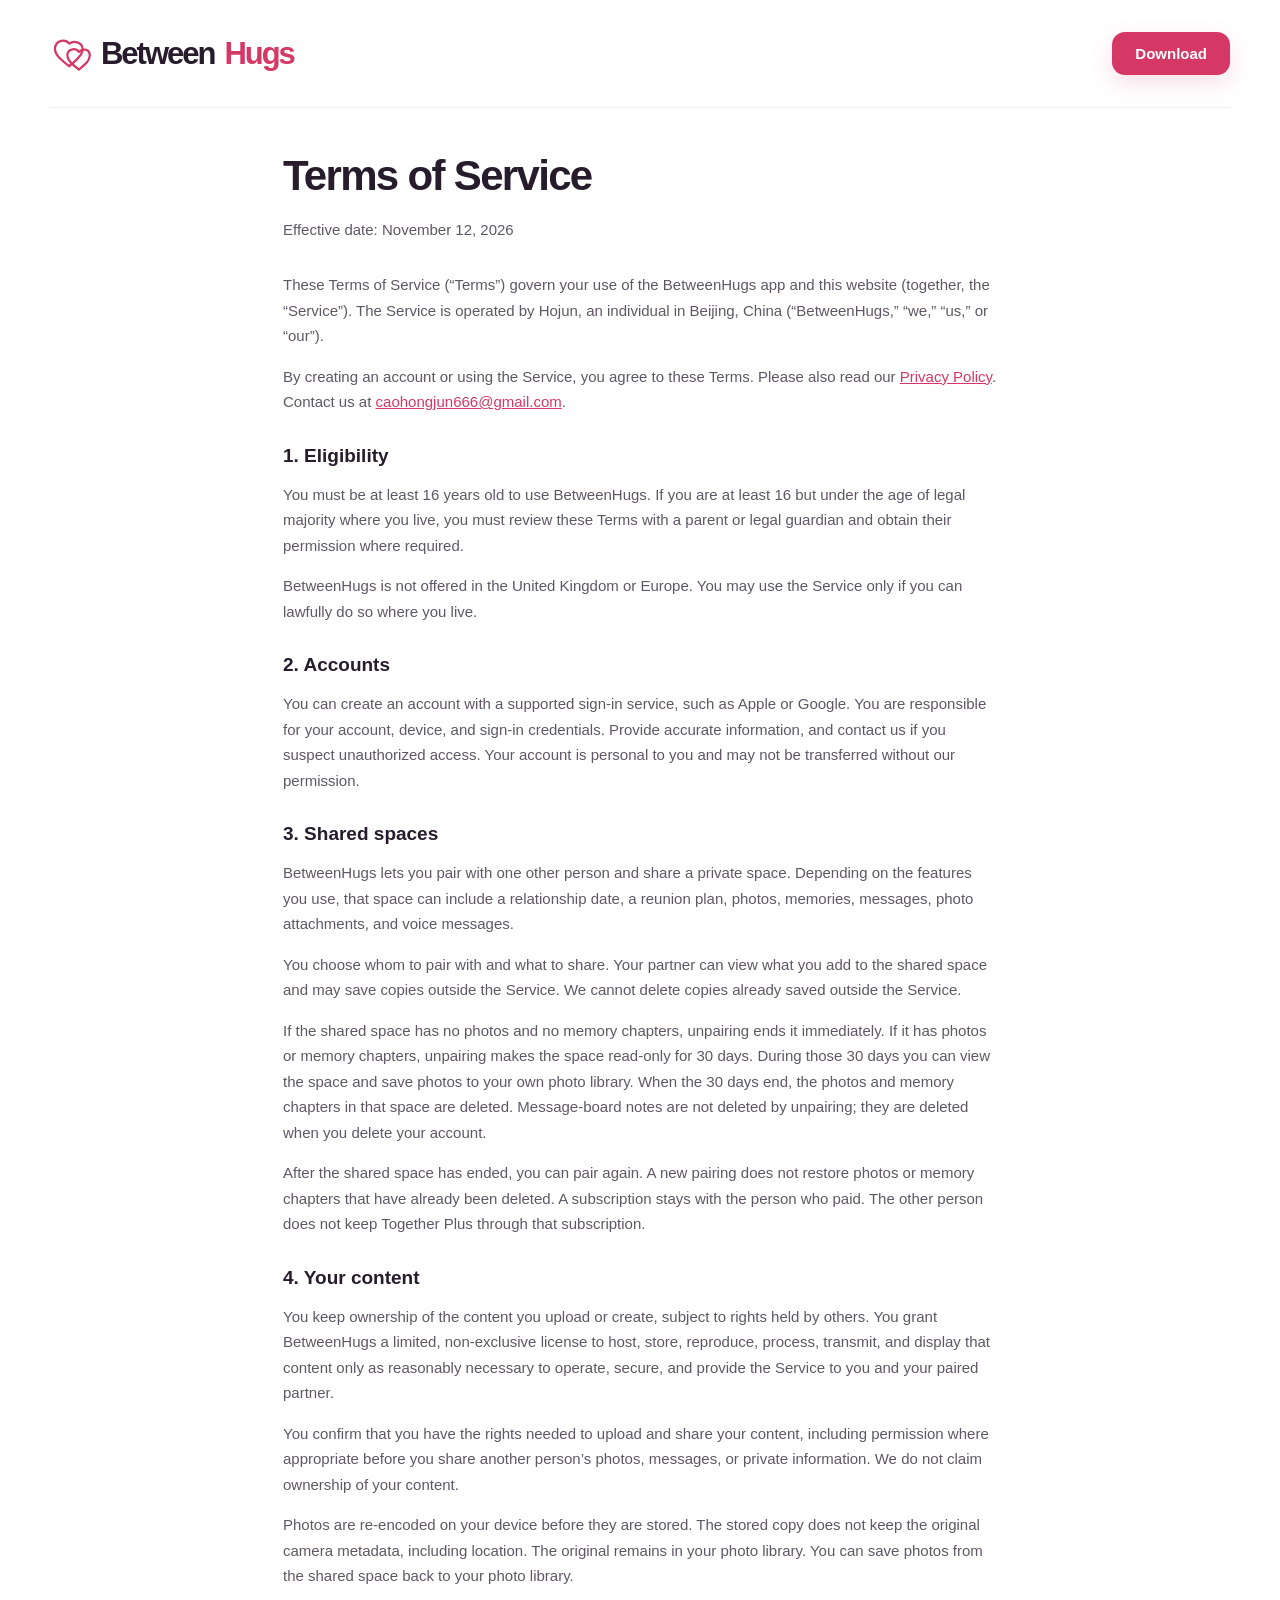
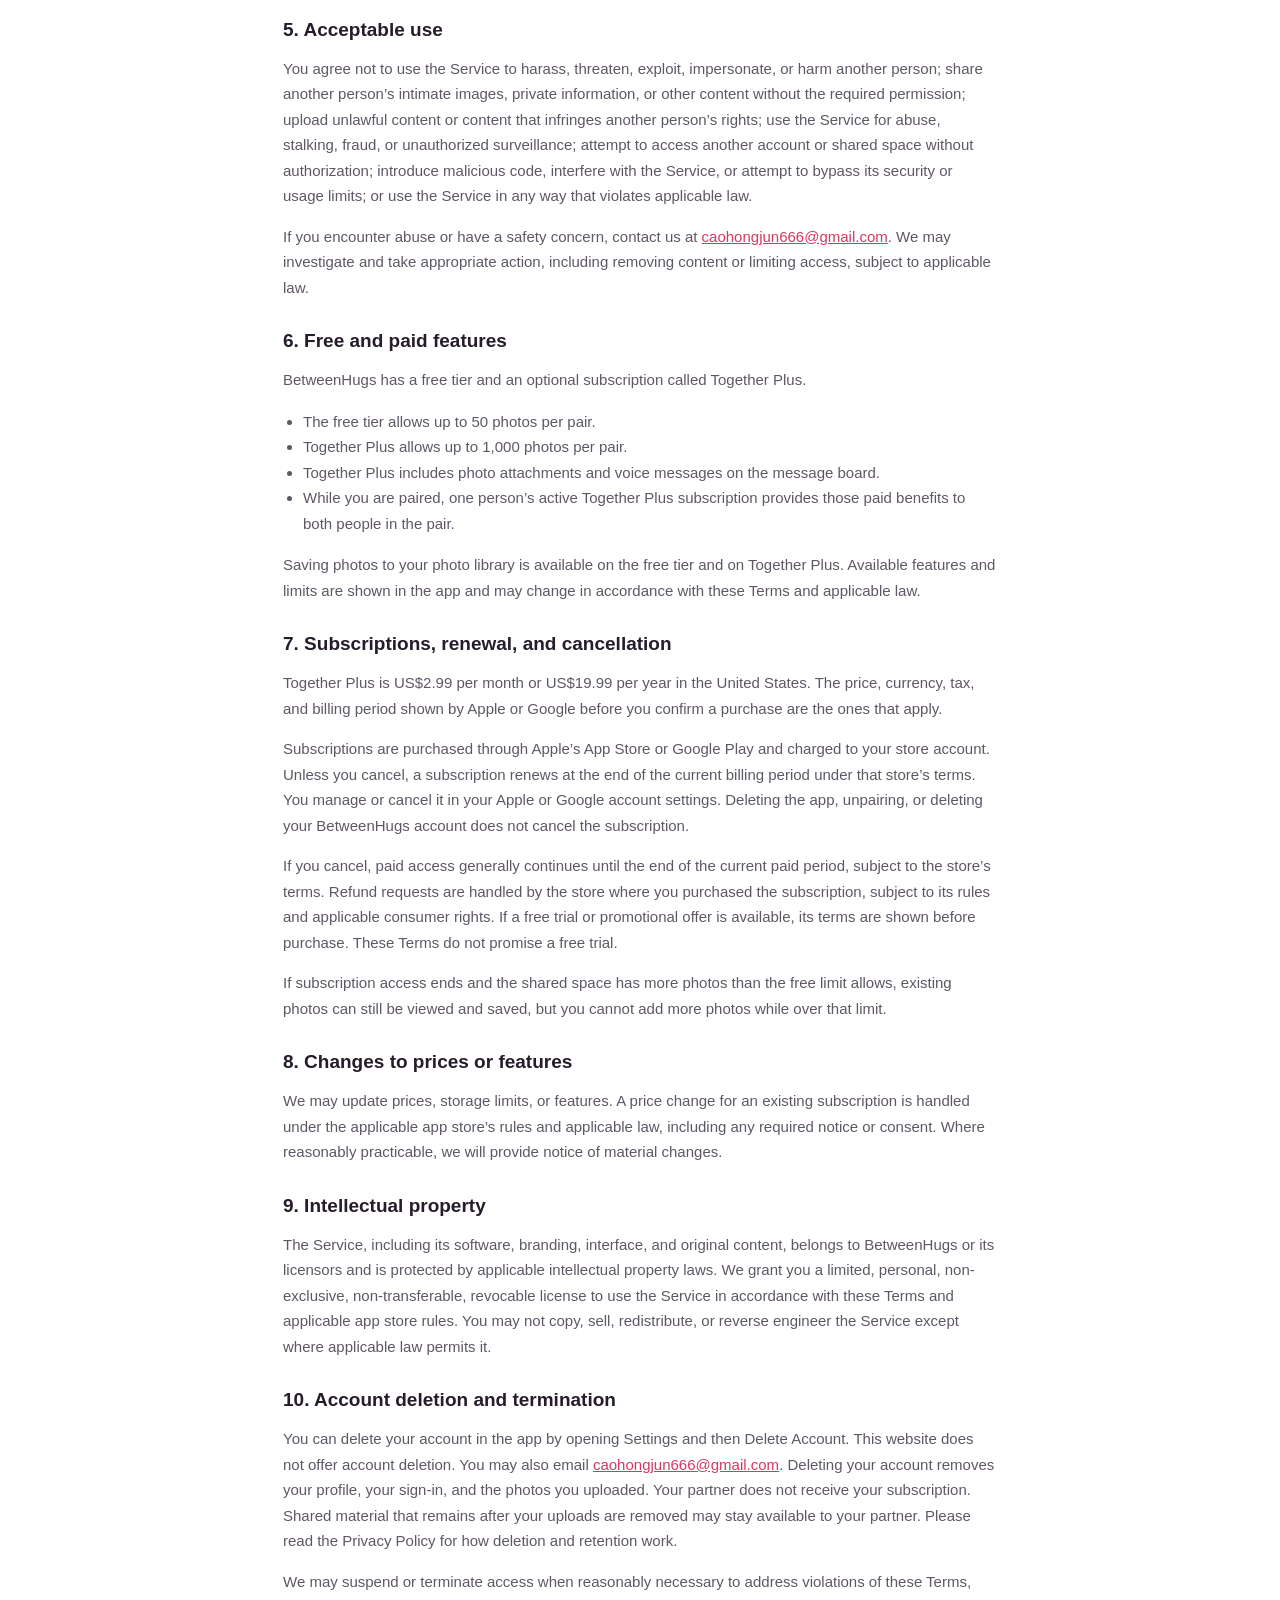
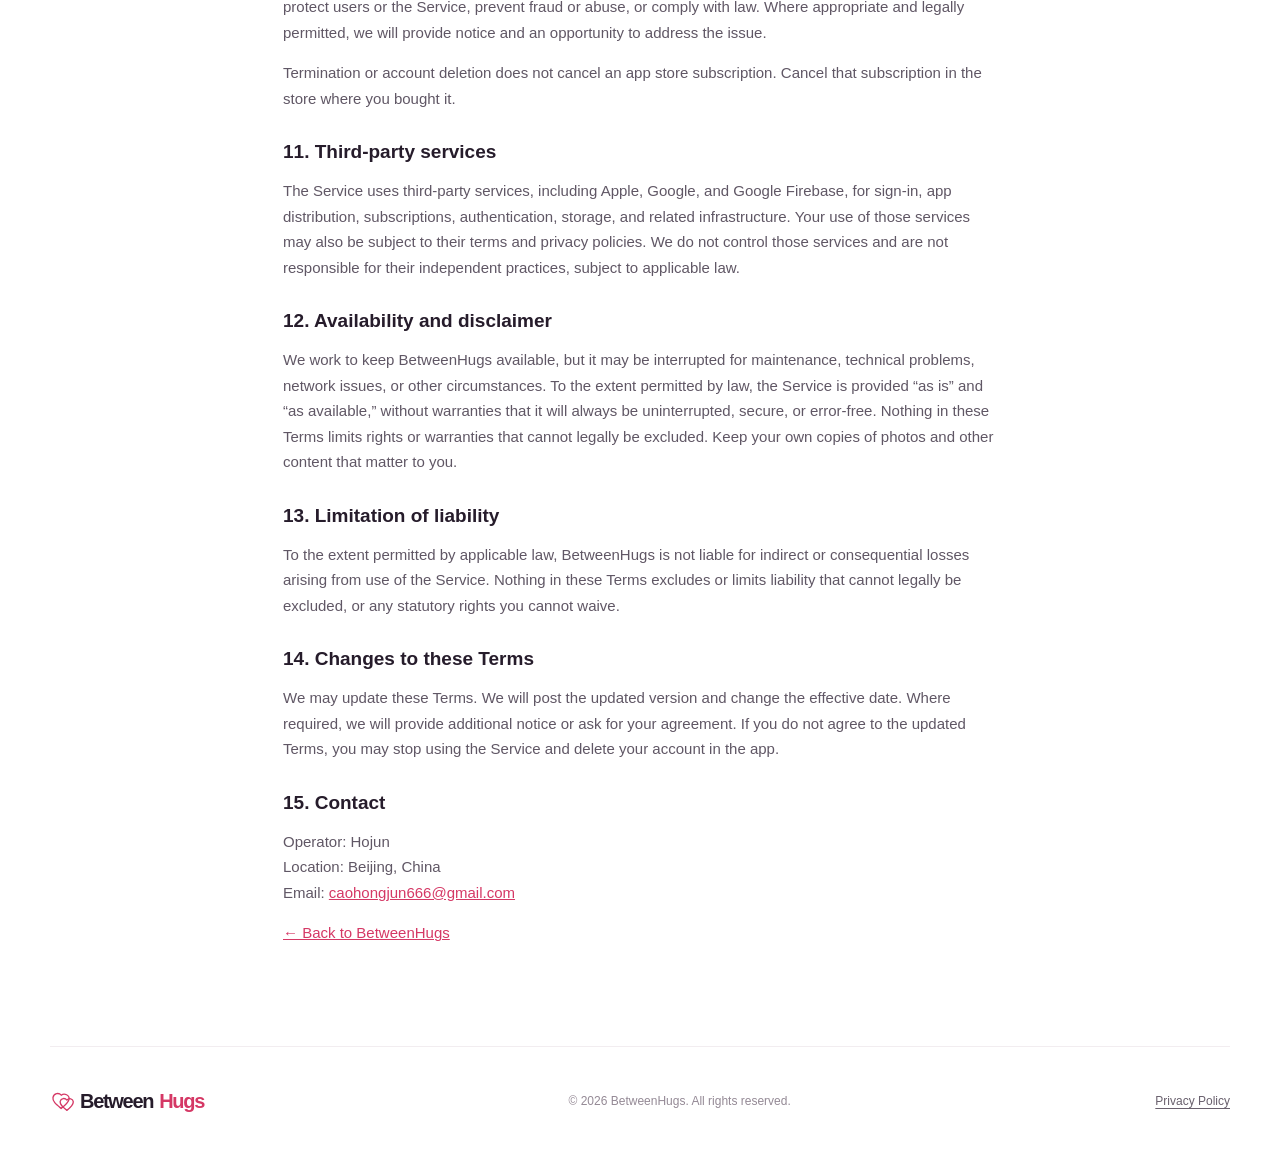
==== commit 44e89302: "Remove the court and governing-law clause from the Terms of Service. A venue clause is not required " ====
--- a/terms.html
+++ b/terms.html
@@ -75,9 +75,8 @@
     <h2>12. Availability and disclaimer</h2>
     <p>We work to keep BetweenHugs available, but it may be interrupted for maintenance, technical problems, network issues, or other circumstances. To the extent permitted by law, the Service is provided “as is” and “as available,” without warranties that it will always be uninterrupted, secure, or error-free. Nothing in these Terms limits rights or warranties that cannot legally be excluded. Keep your own copies of photos and other content that matter to you.</p>
 
-    <h2>13. Liability and governing law</h2>
+    <h2>13. Limitation of liability</h2>
     <p>To the extent permitted by applicable law, BetweenHugs is not liable for indirect or consequential losses arising from use of the Service. Nothing in these Terms excludes or limits liability that cannot legally be excluded, or any statutory rights you cannot waive.</p>
-    <p>These Terms are governed by the laws of the People’s Republic of China. If a dispute cannot be resolved by contacting us, it may be brought in the courts of Beijing, China, except where applicable law requires a different forum. These Terms do not require arbitration and do not waive any right to participate in a class action.</p>
 
     <h2>14. Changes to these Terms</h2>
     <p>We may update these Terms. We will post the updated version and change the effective date. Where required, we will provide additional notice or ask for your agreement. If you do not agree to the updated Terms, you may stop using the Service and delete your account in the app.</p>
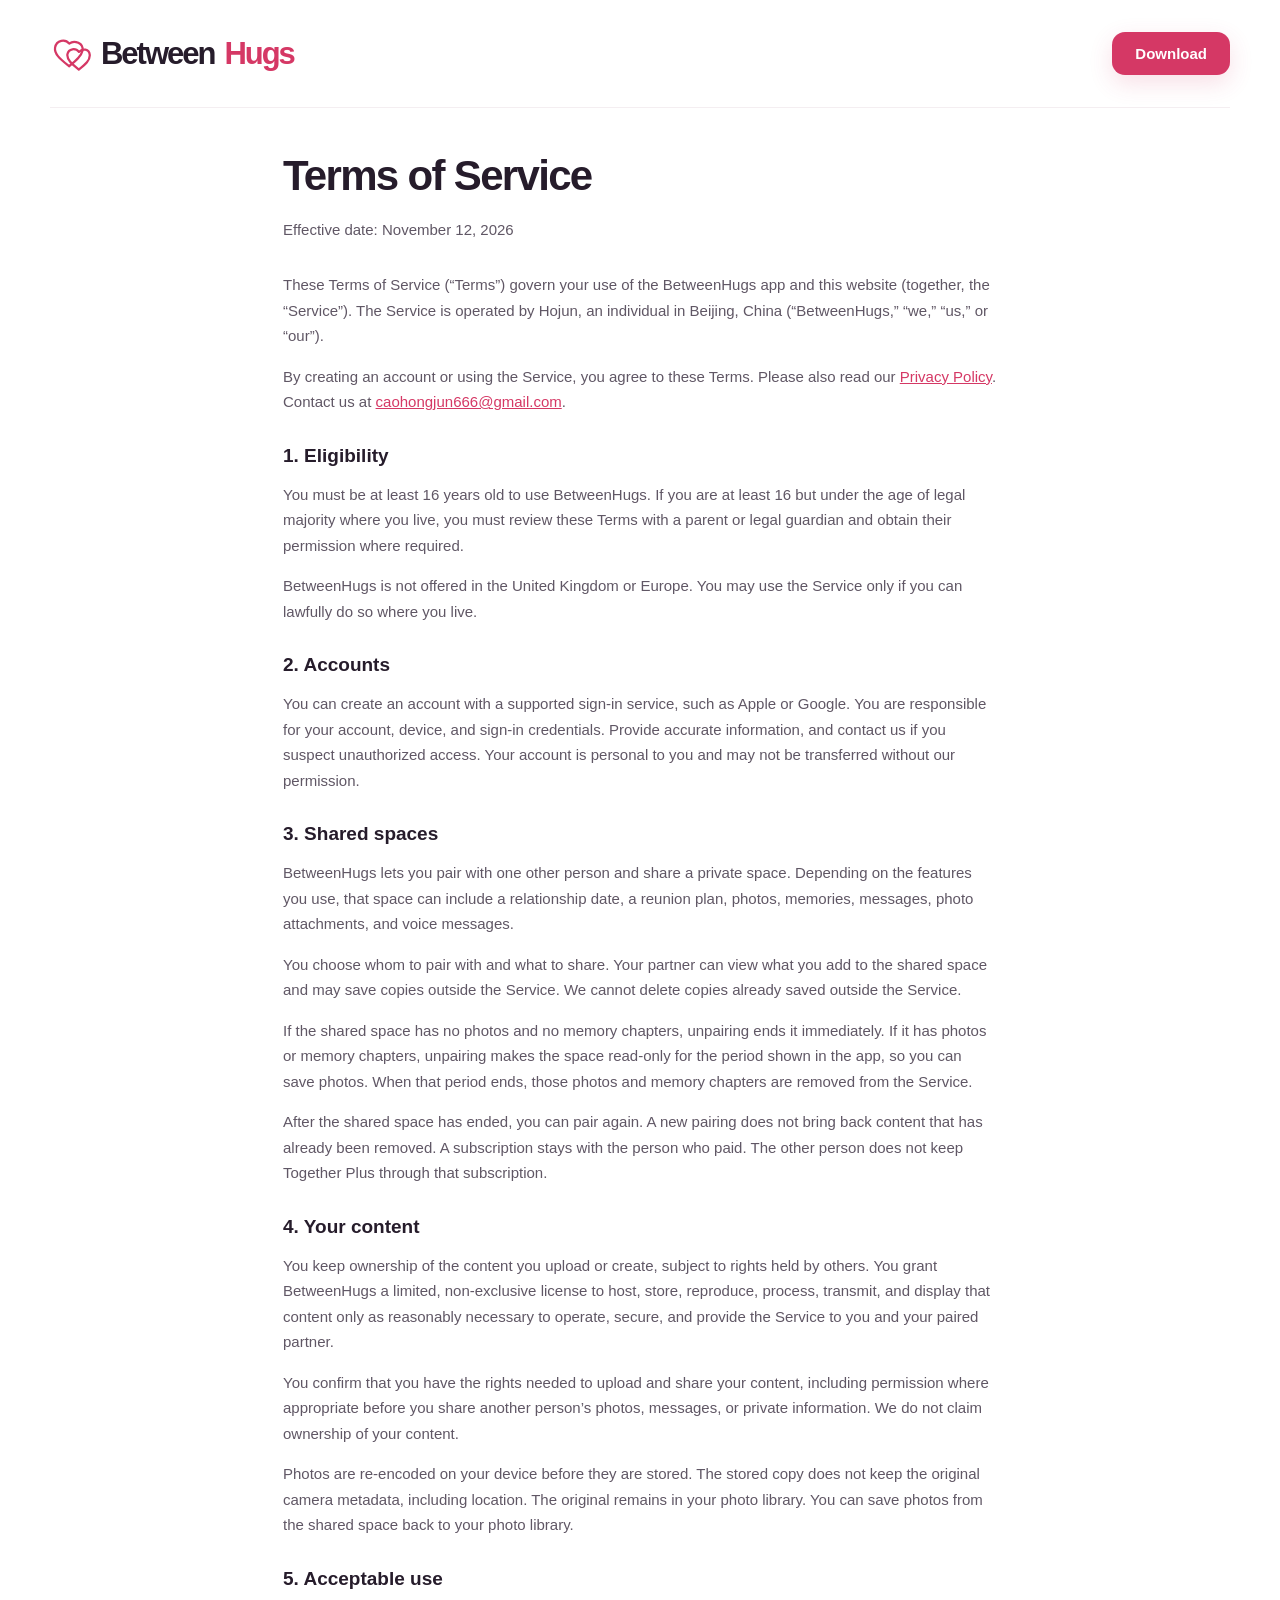
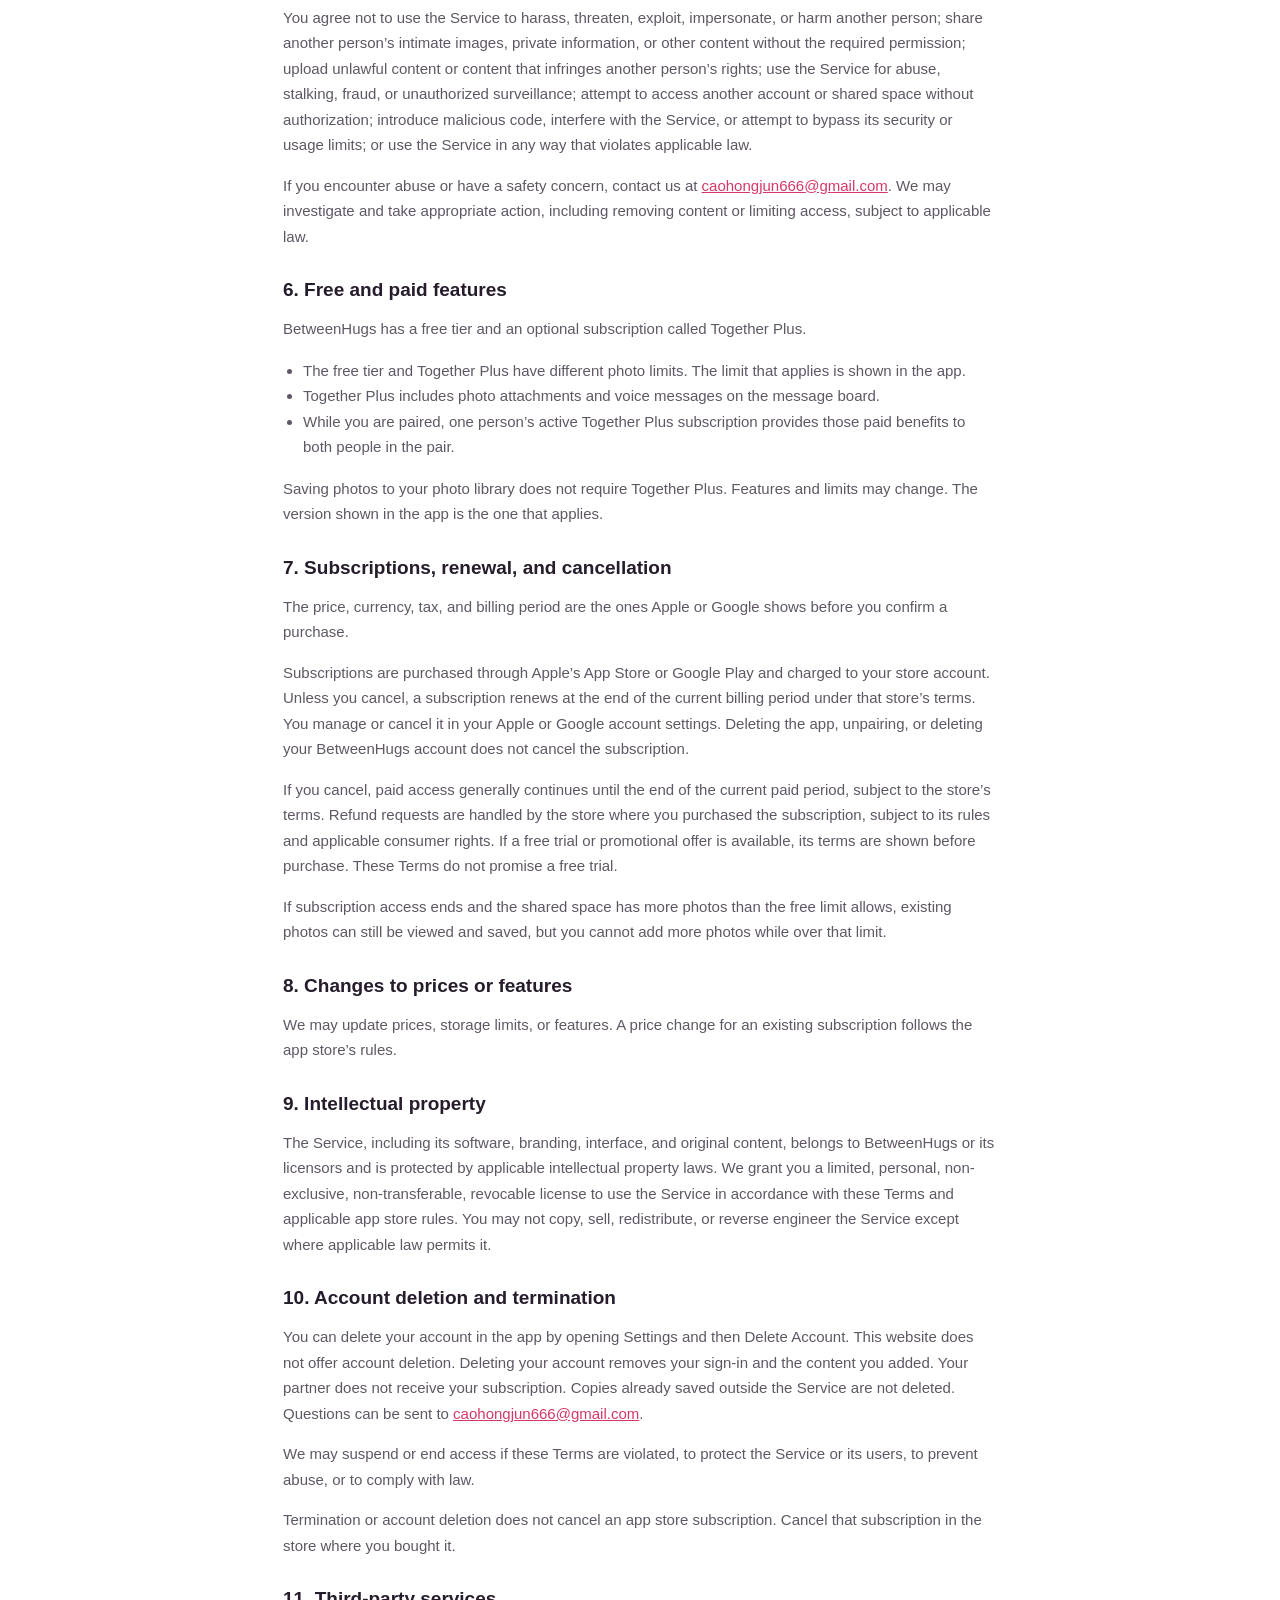
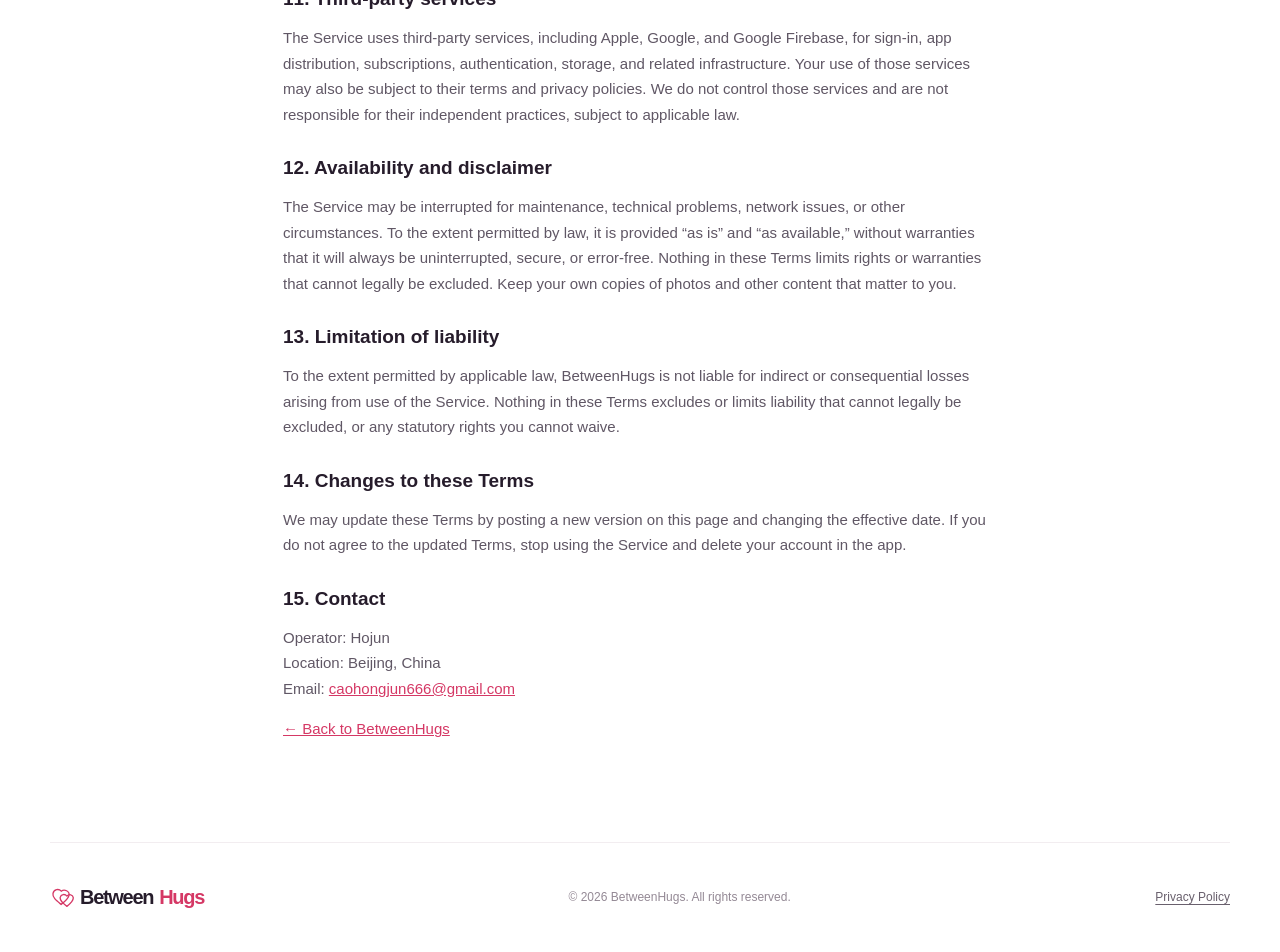
==== commit e346f4a1: "Remove extra promises from the Terms and Privacy Policy. Drop fixed prices, hardcoded retention peri" ====
--- a/terms.html
+++ b/terms.html
@@ -30,8 +30,8 @@
     <h2>3. Shared spaces</h2>
     <p>BetweenHugs lets you pair with one other person and share a private space. Depending on the features you use, that space can include a relationship date, a reunion plan, photos, memories, messages, photo attachments, and voice messages.</p>
     <p>You choose whom to pair with and what to share. Your partner can view what you add to the shared space and may save copies outside the Service. We cannot delete copies already saved outside the Service.</p>
-    <p>If the shared space has no photos and no memory chapters, unpairing ends it immediately. If it has photos or memory chapters, unpairing makes the space read-only for 30 days. During those 30 days you can view the space and save photos to your own photo library. When the 30 days end, the photos and memory chapters in that space are deleted. Message-board notes are not deleted by unpairing; they are deleted when you delete your account.</p>
-    <p>After the shared space has ended, you can pair again. A new pairing does not restore photos or memory chapters that have already been deleted. A subscription stays with the person who paid. The other person does not keep Together Plus through that subscription.</p>
+    <p>If the shared space has no photos and no memory chapters, unpairing ends it immediately. If it has photos or memory chapters, unpairing makes the space read-only for the period shown in the app, so you can save photos. When that period ends, those photos and memory chapters are removed from the Service.</p>
+    <p>After the shared space has ended, you can pair again. A new pairing does not bring back content that has already been removed. A subscription stays with the person who paid. The other person does not keep Together Plus through that subscription.</p>
 
     <h2>4. Your content</h2>
     <p>You keep ownership of the content you upload or create, subject to rights held by others. You grant BetweenHugs a limited, non-exclusive license to host, store, reproduce, process, transmit, and display that content only as reasonably necessary to operate, secure, and provide the Service to you and your paired partner.</p>
@@ -45,41 +45,40 @@
     <h2>6. Free and paid features</h2>
     <p>BetweenHugs has a free tier and an optional subscription called Together Plus.</p>
     <ul>
-      <li>The free tier allows up to 50 photos per pair.</li>
-      <li>Together Plus allows up to 1,000 photos per pair.</li>
+      <li>The free tier and Together Plus have different photo limits. The limit that applies is shown in the app.</li>
       <li>Together Plus includes photo attachments and voice messages on the message board.</li>
       <li>While you are paired, one person’s active Together Plus subscription provides those paid benefits to both people in the pair.</li>
     </ul>
-    <p>Saving photos to your photo library is available on the free tier and on Together Plus. Available features and limits are shown in the app and may change in accordance with these Terms and applicable law.</p>
+    <p>Saving photos to your photo library does not require Together Plus. Features and limits may change. The version shown in the app is the one that applies.</p>
 
     <h2>7. Subscriptions, renewal, and cancellation</h2>
-    <p>Together Plus is US$2.99 per month or US$19.99 per year in the United States. The price, currency, tax, and billing period shown by Apple or Google before you confirm a purchase are the ones that apply.</p>
+    <p>The price, currency, tax, and billing period are the ones Apple or Google shows before you confirm a purchase.</p>
     <p>Subscriptions are purchased through Apple’s App Store or Google Play and charged to your store account. Unless you cancel, a subscription renews at the end of the current billing period under that store’s terms. You manage or cancel it in your Apple or Google account settings. Deleting the app, unpairing, or deleting your BetweenHugs account does not cancel the subscription.</p>
     <p>If you cancel, paid access generally continues until the end of the current paid period, subject to the store’s terms. Refund requests are handled by the store where you purchased the subscription, subject to its rules and applicable consumer rights. If a free trial or promotional offer is available, its terms are shown before purchase. These Terms do not promise a free trial.</p>
     <p>If subscription access ends and the shared space has more photos than the free limit allows, existing photos can still be viewed and saved, but you cannot add more photos while over that limit.</p>
 
     <h2>8. Changes to prices or features</h2>
-    <p>We may update prices, storage limits, or features. A price change for an existing subscription is handled under the applicable app store’s rules and applicable law, including any required notice or consent. Where reasonably practicable, we will provide notice of material changes.</p>
+    <p>We may update prices, storage limits, or features. A price change for an existing subscription follows the app store’s rules.</p>
 
     <h2>9. Intellectual property</h2>
     <p>The Service, including its software, branding, interface, and original content, belongs to BetweenHugs or its licensors and is protected by applicable intellectual property laws. We grant you a limited, personal, non-exclusive, non-transferable, revocable license to use the Service in accordance with these Terms and applicable app store rules. You may not copy, sell, redistribute, or reverse engineer the Service except where applicable law permits it.</p>
 
     <h2>10. Account deletion and termination</h2>
-    <p>You can delete your account in the app by opening Settings and then Delete Account. This website does not offer account deletion. You may also email <a href="mailto:caohongjun666@gmail.com">caohongjun666@gmail.com</a>. Deleting your account removes your profile, your sign-in, and the photos you uploaded. Your partner does not receive your subscription. Shared material that remains after your uploads are removed may stay available to your partner. Please read the Privacy Policy for how deletion and retention work.</p>
-    <p>We may suspend or terminate access when reasonably necessary to address violations of these Terms, protect users or the Service, prevent fraud or abuse, or comply with law. Where appropriate and legally permitted, we will provide notice and an opportunity to address the issue.</p>
+    <p>You can delete your account in the app by opening Settings and then Delete Account. This website does not offer account deletion. Deleting your account removes your sign-in and the content you added. Your partner does not receive your subscription. Copies already saved outside the Service are not deleted. Questions can be sent to <a href="mailto:caohongjun666@gmail.com">caohongjun666@gmail.com</a>.</p>
+    <p>We may suspend or end access if these Terms are violated, to protect the Service or its users, to prevent abuse, or to comply with law.</p>
     <p>Termination or account deletion does not cancel an app store subscription. Cancel that subscription in the store where you bought it.</p>
 
     <h2>11. Third-party services</h2>
     <p>The Service uses third-party services, including Apple, Google, and Google Firebase, for sign-in, app distribution, subscriptions, authentication, storage, and related infrastructure. Your use of those services may also be subject to their terms and privacy policies. We do not control those services and are not responsible for their independent practices, subject to applicable law.</p>
 
     <h2>12. Availability and disclaimer</h2>
-    <p>We work to keep BetweenHugs available, but it may be interrupted for maintenance, technical problems, network issues, or other circumstances. To the extent permitted by law, the Service is provided “as is” and “as available,” without warranties that it will always be uninterrupted, secure, or error-free. Nothing in these Terms limits rights or warranties that cannot legally be excluded. Keep your own copies of photos and other content that matter to you.</p>
+    <p>The Service may be interrupted for maintenance, technical problems, network issues, or other circumstances. To the extent permitted by law, it is provided “as is” and “as available,” without warranties that it will always be uninterrupted, secure, or error-free. Nothing in these Terms limits rights or warranties that cannot legally be excluded. Keep your own copies of photos and other content that matter to you.</p>
 
     <h2>13. Limitation of liability</h2>
     <p>To the extent permitted by applicable law, BetweenHugs is not liable for indirect or consequential losses arising from use of the Service. Nothing in these Terms excludes or limits liability that cannot legally be excluded, or any statutory rights you cannot waive.</p>
 
     <h2>14. Changes to these Terms</h2>
-    <p>We may update these Terms. We will post the updated version and change the effective date. Where required, we will provide additional notice or ask for your agreement. If you do not agree to the updated Terms, you may stop using the Service and delete your account in the app.</p>
+    <p>We may update these Terms by posting a new version on this page and changing the effective date. If you do not agree to the updated Terms, stop using the Service and delete your account in the app.</p>
 
     <h2>15. Contact</h2>
     <p>Operator: Hojun<br />Location: Beijing, China<br />Email: <a href="mailto:caohongjun666@gmail.com">caohongjun666@gmail.com</a></p>
